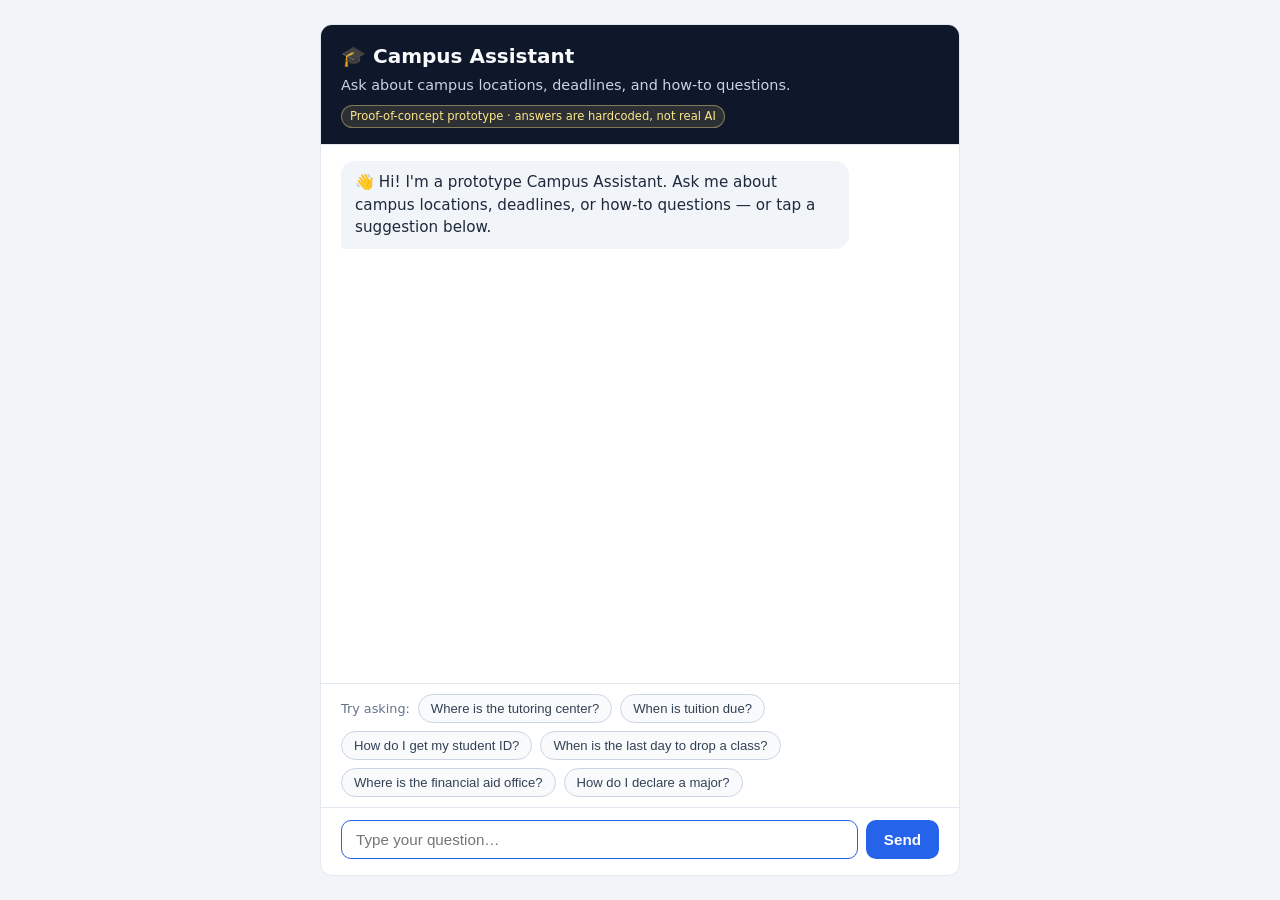
==== prototype/index.html @ 51872721 "Add Campus Assistant prototype" ====
<!DOCTYPE html>
<html lang="en">
  <head>
    <meta charset="UTF-8" />
    <meta name="viewport" content="width=device-width, initial-scale=1.0" />
    <title>Campus Assistant — Prototype</title>
    <link rel="stylesheet" href="style.css" />
  </head>
  <body>
    <main class="app">
      <header class="app__header">
        <h1>🎓 Campus Assistant</h1>
        <p class="app__subtitle">
          Ask about campus locations, deadlines, and how-to questions.
        </p>
        <p class="app__badge">
          Proof-of-concept prototype · answers are hardcoded, not real AI
        </p>
      </header>

      <!-- Message history -->
      <section id="chat" class="chat" aria-live="polite"></section>

      <!-- Suggested-question chips -->
      <div id="chips" class="chips">
        <span class="chips__label">Try asking:</span>
        <button class="chip" type="button">Where is the tutoring center?</button>
        <button class="chip" type="button">When is tuition due?</button>
        <button class="chip" type="button">How do I get my student ID?</button>
        <button class="chip" type="button">When is the last day to drop a class?</button>
        <button class="chip" type="button">Where is the financial aid office?</button>
        <button class="chip" type="button">How do I declare a major?</button>
      </div>

      <!-- Composer -->
      <form id="composer" class="composer">
        <input
          id="input"
          class="composer__input"
          type="text"
          placeholder="Type your question…"
          autocomplete="off"
          aria-label="Type your question"
        />
        <button class="composer__send" type="submit">Send</button>
      </form>
    </main>

    <!-- Load the fake data first, then the app logic. -->
    <script src="data.js"></script>
    <script src="app.js"></script>
  </body>
</html>
---- prototype/style.css ----
/* style.css — minimal styling for the Campus Assistant prototype.
   Kept intentionally simple: this is about showing the concept, not polish. */

* {
  box-sizing: border-box;
}

body {
  margin: 0;
  background: #f1f5f9;
  color: #1e293b;
  font-family: system-ui, -apple-system, "Segoe UI", Roboto, Helvetica, Arial,
    sans-serif;
  line-height: 1.5;
}

/* App shell — a centered card */
.app {
  max-width: 640px;
  margin: 24px auto;
  background: #ffffff;
  border: 1px solid #e2e8f0;
  border-radius: 12px;
  overflow: hidden;
  display: flex;
  flex-direction: column;
  height: calc(100vh - 48px);
}

/* Header */
.app__header {
  padding: 16px 20px;
  border-bottom: 1px solid #e2e8f0;
  background: #0f172a;
  color: #f8fafc;
}
.app__header h1 {
  margin: 0;
  font-size: 1.25rem;
}
.app__subtitle {
  margin: 4px 0 0;
  font-size: 0.9rem;
  color: #cbd5e1;
}
.app__badge {
  margin: 8px 0 0;
  display: inline-block;
  font-size: 0.72rem;
  color: #fde68a;
  background: rgba(253, 230, 138, 0.12);
  border: 1px solid rgba(253, 230, 138, 0.4);
  padding: 2px 8px;
  border-radius: 999px;
}

/* Chat history */
.chat {
  flex: 1;
  overflow-y: auto;
  padding: 16px 20px;
  display: flex;
  flex-direction: column;
  gap: 12px;
}

.msg {
  display: flex;
  flex-direction: column;
  max-width: 85%;
}
.msg--user {
  align-self: flex-end;
  align-items: flex-end;
}
.msg--bot {
  align-self: flex-start;
  align-items: flex-start;
}

.bubble {
  padding: 10px 14px;
  border-radius: 14px;
  font-size: 0.95rem;
  white-space: pre-wrap;
}
.msg--user .bubble {
  background: #2563eb;
  color: #ffffff;
  border-bottom-right-radius: 4px;
}
.msg--bot .bubble {
  background: #f1f5f9;
  color: #1e293b;
  border-bottom-left-radius: 4px;
}

/* Stubbed "future feature" buttons under a bot answer */
.actions {
  margin-top: 6px;
  display: flex;
  gap: 8px;
  flex-wrap: wrap;
}
.action-btn {
  font-size: 0.78rem;
  padding: 4px 10px;
  border: 1px dashed #94a3b8;
  border-radius: 999px;
  background: #ffffff;
  color: #475569;
  cursor: pointer;
}
.action-btn:hover {
  background: #f8fafc;
}

/* Suggested-question chips */
.chips {
  padding: 10px 20px;
  border-top: 1px solid #e2e8f0;
  display: flex;
  flex-wrap: wrap;
  gap: 8px;
  align-items: center;
}
.chips__label {
  font-size: 0.8rem;
  color: #64748b;
}
.chip {
  font-size: 0.82rem;
  padding: 6px 12px;
  border: 1px solid #cbd5e1;
  border-radius: 999px;
  background: #f8fafc;
  color: #334155;
  cursor: pointer;
}
.chip:hover {
  background: #e2e8f0;
}

/* Composer (input + send) */
.composer {
  display: flex;
  gap: 8px;
  padding: 12px 20px 16px;
  border-top: 1px solid #e2e8f0;
}
.composer__input {
  flex: 1;
  padding: 10px 14px;
  font-size: 0.95rem;
  border: 1px solid #cbd5e1;
  border-radius: 10px;
  outline: none;
}
.composer__input:focus {
  border-color: #2563eb;
}
.composer__send {
  padding: 10px 18px;
  font-size: 0.95rem;
  font-weight: 600;
  color: #ffffff;
  background: #2563eb;
  border: none;
  border-radius: 10px;
  cursor: pointer;
}
.composer__send:hover {
  background: #1d4ed8;
}
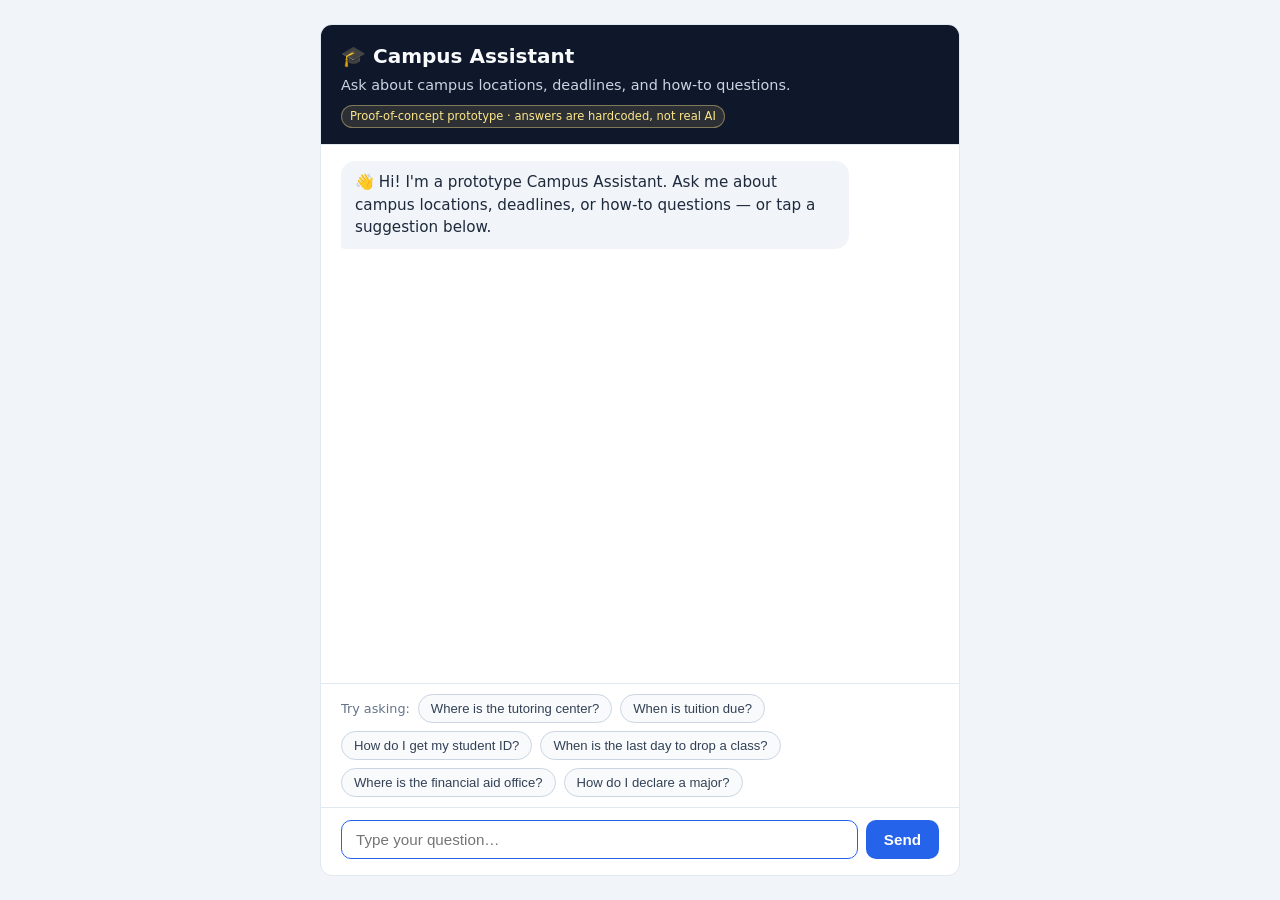
==== commit bc5b4bbd: "Clean up index.html Removed commented sections for message history, suggested questions, composer, a" ====
--- a/prototype/index.html
+++ b/prototype/index.html
@@ -18,10 +18,8 @@
         </p>
       </header>
 
-      <!-- Message history -->
       <section id="chat" class="chat" aria-live="polite"></section>
 
-      <!-- Suggested-question chips -->
       <div id="chips" class="chips">
         <span class="chips__label">Try asking:</span>
         <button class="chip" type="button">Where is the tutoring center?</button>
@@ -32,7 +30,6 @@
         <button class="chip" type="button">How do I declare a major?</button>
       </div>
 
-      <!-- Composer -->
       <form id="composer" class="composer">
         <input
           id="input"
@@ -46,7 +43,6 @@
       </form>
     </main>
 
-    <!-- Load the fake data first, then the app logic. -->
     <script src="data.js"></script>
     <script src="app.js"></script>
   </body>
